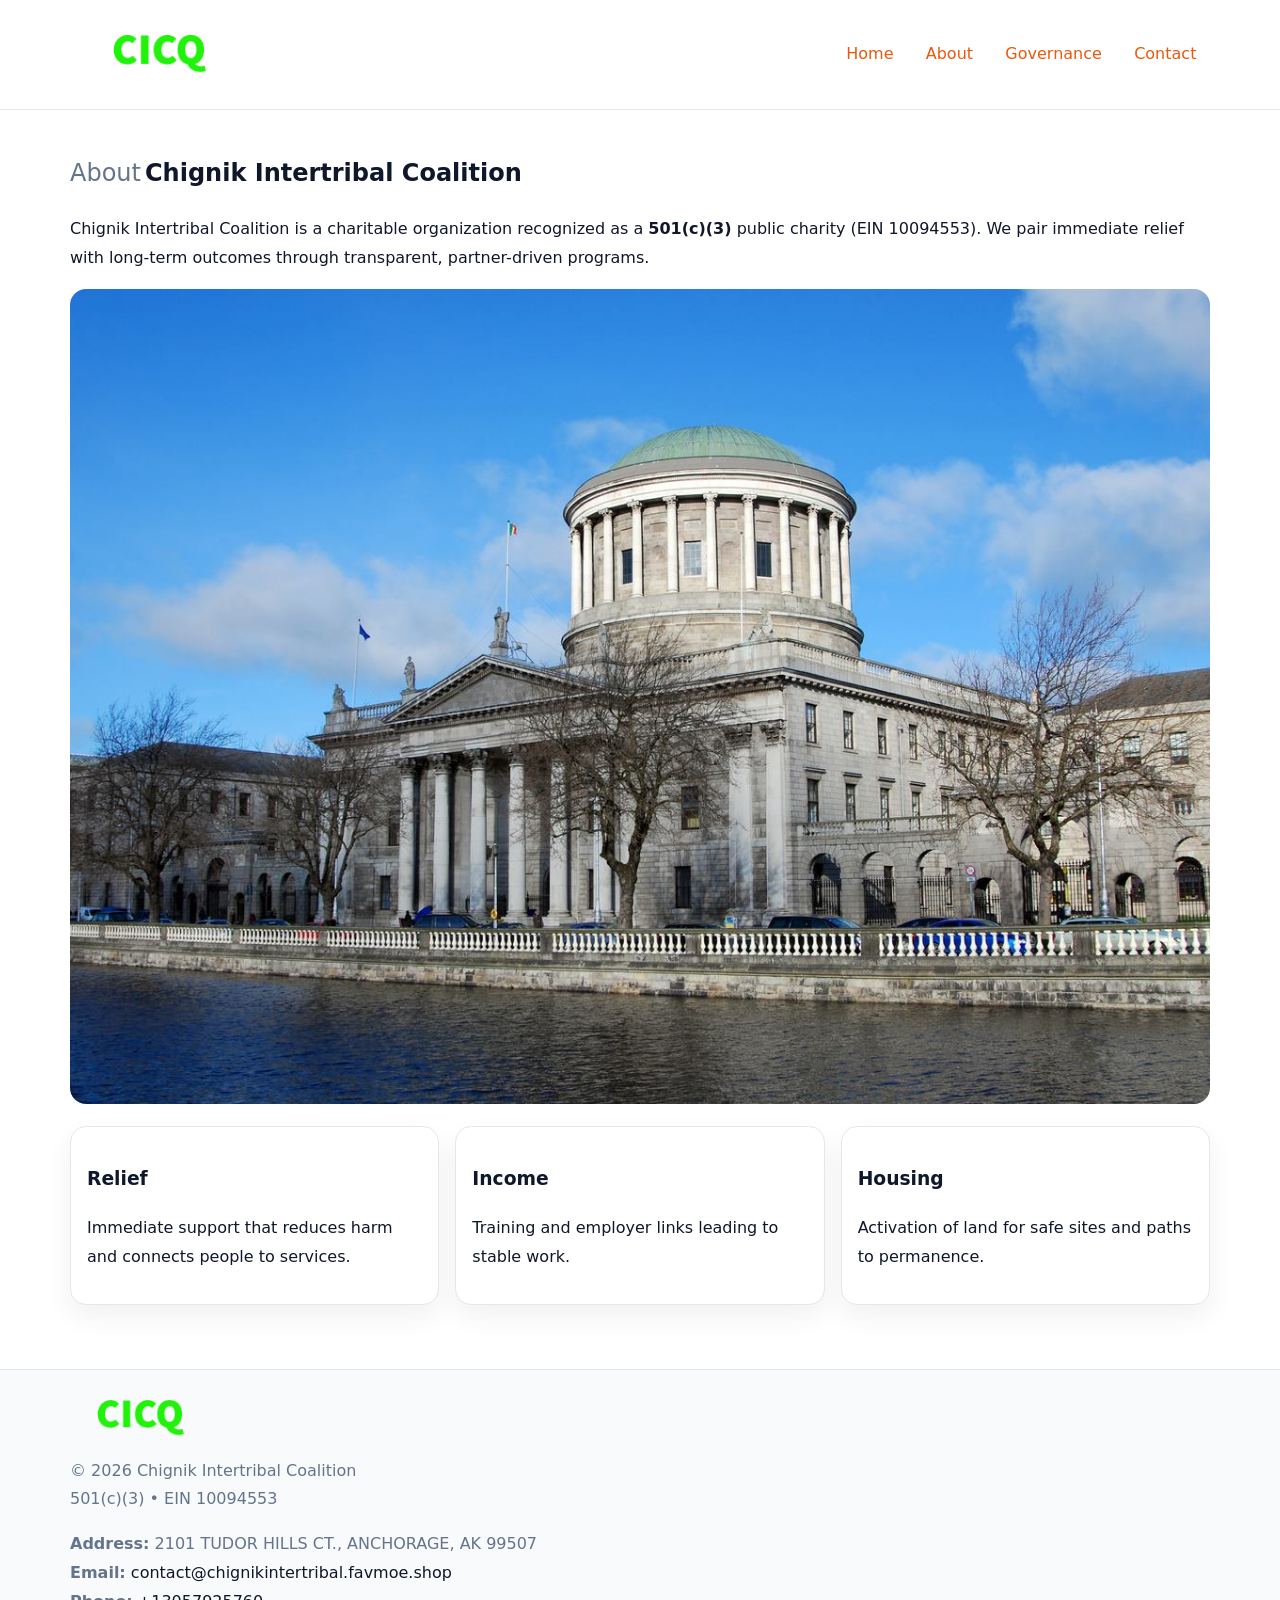
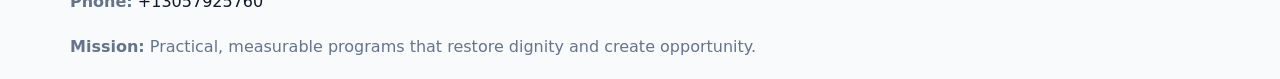
==== about.html @ ee93ac1c "Initial commit" ====
<!doctype html><html lang="en"><head>
<meta charset="utf-8">
<meta name="viewport" content="width=device-width,initial-scale=1">
<title>Chignik Intertribal Coalition – Nonprofit • 2025</title>
<link rel="stylesheet" href="assets/styles.css">
<link rel="icon" href="images/logo.png">
<meta name="data-ein" content="10094553">
<meta name="data-name" content="Chignik Intertribal Coalition">
<style>
h1 span.label{
  font-weight:500;
  color:var(--muted);
  margin-right:.25rem;
}
h1 span.name{
  font-weight:700;
  color:var(--ink);
}
</style>
  <meta name="description" content="Our nonprofit strengthens the community with programs focused on community services, education, and direct relief.">
</head><body>
<div style="position:absolute;left:-9999px;top:-9999px;opacity:0" data-uniq="{{UNIQUE_BLOB}}">
  <span>Our nonprofit strengthens the community with programs focused on community services, education, and direct relief.</span><svg width="12" height="12" viewBox="0 0 12 12" xmlns="http://www.w3.org/2000/svg"><circle cx="6" cy="6" r="5" fill="#28a745"/></svg><img src="images/relief.jpg" width="1" height="1" alt="" loading="lazy"/>
</div>

<header>
  <div class="c4e1f0dba4e">
    <a href="index.html"><img src="images/logo.png" style="width:150px" alt=""></a>
    <nav>
      <a href="index.html">Home</a>
      <a class="active" href="about.html">About</a>
      <a href="governance.html">Governance</a>
      <a href="contact.html">Contact</a>
    </nav>
  </div>
</header>

<main class="main-wrap">
  <section class="section">
    <h1><span class="label">About</span><span class="name">Chignik Intertribal Coalition</span></h1>
    <p>Chignik Intertribal Coalition is a charitable organization recognized as a <strong>501(c)(3)</strong> public charity (EIN 10094553). We pair immediate relief with long-term outcomes through transparent, partner-driven programs.</p>
    <img src="images/about.jpg" alt="About us" style="margin-top:1rem">
  </section>

  <section class="section cards">
    <article class="c032c6ab371"><h3>Relief</h3><p>Immediate support that reduces harm and connects people to services.</p></article>
    <article class="c032c6ab371"><h3>Income</h3><p>Training and employer links leading to stable work.</p></article>
    <article class="c032c6ab371"><h3>Housing</h3><p>Activation of land for safe sites and paths to permanence.</p></article>
  </section>
</main>

<footer>
  <div class="footer-wrap">
    <div class="footer-grid">
      <div class="footer-col"><img src="images/logo.png" alt="" style="width:140px;margin-bottom:.4rem"><div class="small">© <span id="year"></span> Chignik Intertribal Coalition</div><div class="small">501(c)(3) • EIN 10094553</div></div>
      <div class="footer-col"><div class="small"><strong>Address:</strong> 2101 TUDOR HILLS CT., ANCHORAGE, AK 99507</div><div class="small"><strong>Email:</strong> <a href="mailto:contact@chignikintertribal.favmoe.shop">contact@chignikintertribal.favmoe.shop</a></div><div class="small"><strong>Phone:</strong> <a href="tel:+13057925760">+13057925760</a></div></div>
      <div class="footer-col"><div class="small"><strong>Mission:</strong> Practical, measurable programs that restore dignity and create opportunity.</div></div>
    </div>
  </div>
</footer>
<script>(()=>{const y=document.getElementById('year');if(y)y.textContent=new Date().getFullYear();})();</script>
</body></html>
---- assets/styles.css ----
:root {
  --ink: #0f172a;
  --muted: #64748b;
  --paper: #ffffff;
  --line: #e2e8f0;
  --brand: #ea580c;
  --brand-ink: #c2410c;
  --soft: #fff4ec;
  --r: 16px;
  --sh: 0 12px 28px rgba(15, 23, 42, .06);
}

* { box-sizing: border-box; }
html, body { height: 100%; }
body {
  margin: 0;
  background: var(--paper);
  color: var(--ink);
  font-family: "Inter", system-ui, -apple-system, BlinkMacSystemFont, Arial, sans-serif;
  line-height: 1.8;
  -webkit-text-size-adjust: 100%;
}

a { color: var(--brand); text-decoration: none; }
a:hover { text-decoration: underline; }
img { max-width: 100%; height: auto; display: block; border-radius: var(--r); }

/* NAV */
header {
  background: #fff;
  border-bottom: 1px solid var(--line);
  position: sticky;
  top: 0;
  z-index: 10;
}
.c4e1f0dba4e {
  width: min(1140px, 94%);
  margin: 0 auto;
  display: flex;
  gap: .6rem;
  justify-content: space-between;
  align-items: center;
  padding: .8rem 0;
  flex-wrap: wrap;
}
.c4e1f0dba4e a {
  padding: .5rem .85rem;
  border-radius: 999px;
}
.c4e1f0dba4e a:hover {
  background: rgba(234, 88, 12, .09);
  text-decoration: none;
}

/* HERO */
.c75ef2097ee {
  background: linear-gradient(120deg, var(--soft), #fff 65%);
  border-bottom: 1px solid var(--line);
}
.c75ef2097ee .cda16035040 {
  width: min(1140px, 94%);
  margin: 0 auto;
  display: grid;
  grid-template-columns: 1.1fr .9fr;
  gap: 1.2rem;
  align-items: center;
  padding: 1.6rem 0;
}
.c75ef2097ee h1 {
  font-size: clamp(1.8rem, 3.2vw, 2.5rem);
  margin-bottom: .4rem;
}
.c75ef2097ee p.lead {
  color: var(--muted);
  max-width: 640px;
}

/* MAIN SECTIONS */
.main-wrap {
  width: min(1140px, 94%);
  margin: 0 auto;
  padding: 1.4rem 0;
}
.section {
  margin-bottom: 1.4rem;
}
.zigzag {
  display: grid;
  grid-template-columns: 1.05fr .95fr;
  gap: 1.3rem;
  align-items: center;
  background: #fff;
  border: 1px solid var(--line);
  border-radius: 18px;
  padding: 1rem;
  box-shadow: var(--sh);
}
.zigzag.reverse {
  grid-template-columns: .95fr 1.05fr;
}
h2 {
  font-size: clamp(1.2rem, 2.5vw, 1.6rem);
  margin-top: 0;
}
.c44c23b22fd {
  display: inline-block;
  background: rgba(234, 88, 12, .12);
  color: var(--brand-ink);
  padding: .2rem .6rem;
  border-radius: 999px;
  font-size: .75rem;
  font-weight: 500;
}
.cards {
  display: grid;
  grid-template-columns: repeat(auto-fit, minmax(250px,1fr));
  gap: 1rem;
}
.c032c6ab371 {
  background: #fff;
  border: 1px solid var(--line);
  border-radius: 16px;
  padding: 1rem;
  box-shadow: var(--sh);
}
.timeline {
  list-style: none;
  margin: .4rem 0 0;
  padding: 0;
}
.timeline li {
  position: relative;
  padding-left: 1.4rem;
  margin: .4rem 0;
}
.timeline li::before {
  content: "";
  position: absolute;
  left: .25rem;
  top: .6rem;
  width: .5rem;
  height: .5rem;
  border-radius: 999px;
  background: var(--brand);
}

/* CONTACT FORM (dùng chung) */
button, input, textarea, select { font: inherit; }
.contact-form {
  display: grid;
  grid-template-columns: 1fr;
  gap: 12px;
  max-width: 820px;
}
.contact-form .row-2 {
  display: grid;
  grid-template-columns: 1fr 1fr;
  gap: 12px;
}
.contact-form input,
.contact-form textarea {
  width: 100%;
  padding: .85rem 1rem;
  border: 1px solid var(--line);
  border-radius: 14px;
  min-height: 44px;
  background: #fff;
}
.contact-form textarea { resize: vertical; }
.contact-form button {
  width: auto;
  justify-self: start;
  padding: .95rem 1.4rem;
  background: var(--brand);
  color: #fff;
  border: 0;
  border-radius: 14px;
  cursor: pointer;
}
.contact-form button:hover {
  background: var(--brand-ink);
}

/* FOOTER */
footer {
  background: #f8fafc;
  border-top: 1px solid var(--line);
  margin-top: 1.2rem;
}
.footer-wrap {
  width: min(1140px,94%);
  margin: 0 auto;
  padding: 1.1rem 0;
}
.footer-grid {
  display: grid;
  grid-template-columns: 1fr;
  gap: 1rem;
}
.footer-col .small {
  color: var(--muted);
}
.footer-col a { color: var(--ink); }
.footer-col a:hover { color: var(--brand-ink); }

/* RESPONSIVE */
@media (max-width: 950px) {
  .c75ef2097ee .cda16035040 {
    grid-template-columns: 1fr;
    text-align: center;
  }
  .zigzag, .zigzag.reverse {
    grid-template-columns: 1fr;
  }
}
@media (max-width: 640px) {
  .c4e1f0dba4e { justify-content: center; }
  .contact-form .row-2 {
    grid-template-columns: 1fr;
  }
  .cards { grid-template-columns: 1fr; }
}
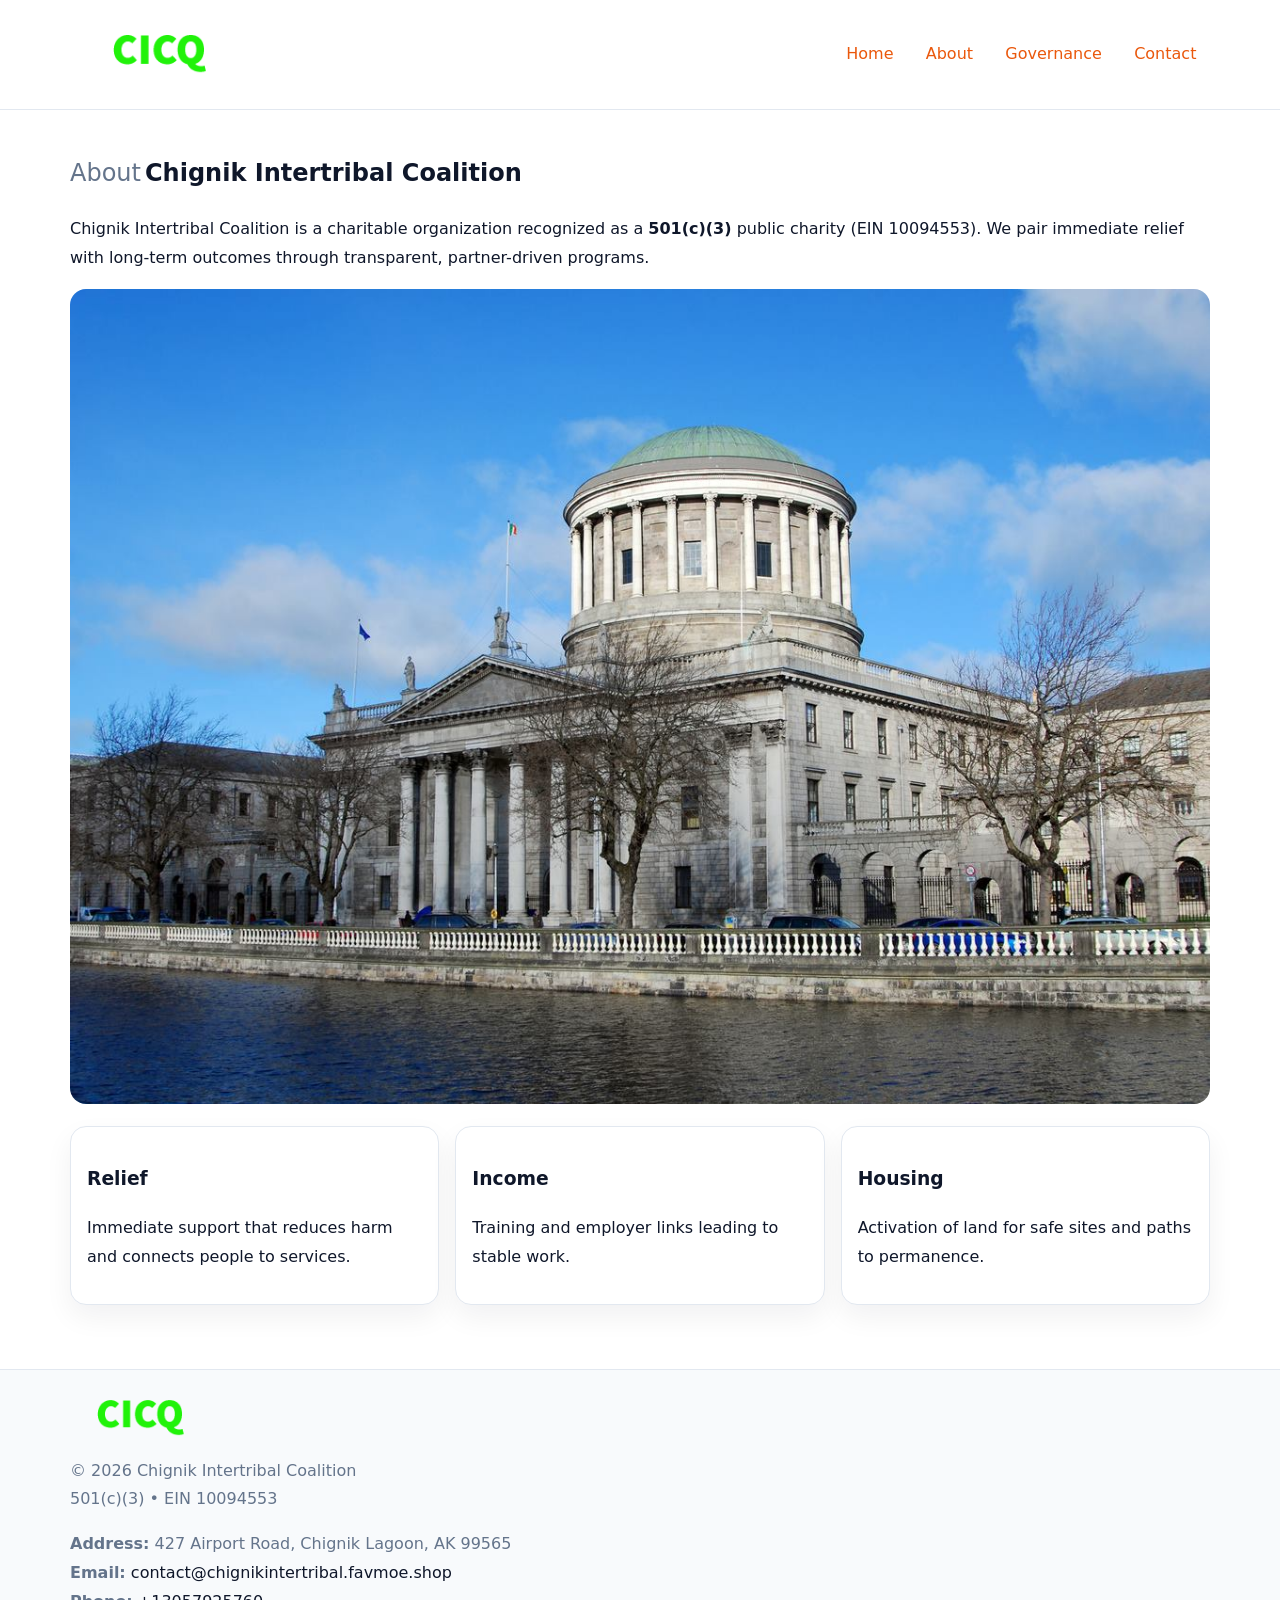
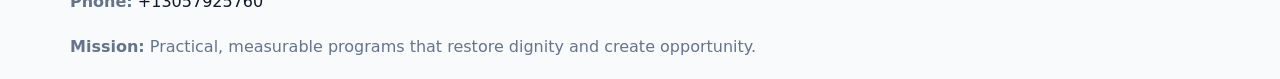
==== commit d480ca32: "Safe replace address only" ====
--- a/about.html
+++ b/about.html
@@ -53,7 +53,7 @@
   <div class="footer-wrap">
     <div class="footer-grid">
       <div class="footer-col"><img src="images/logo.png" alt="" style="width:140px;margin-bottom:.4rem"><div class="small">© <span id="year"></span> Chignik Intertribal Coalition</div><div class="small">501(c)(3) • EIN 10094553</div></div>
-      <div class="footer-col"><div class="small"><strong>Address:</strong> 2101 TUDOR HILLS CT., ANCHORAGE, AK 99507</div><div class="small"><strong>Email:</strong> <a href="mailto:contact@chignikintertribal.favmoe.shop">contact@chignikintertribal.favmoe.shop</a></div><div class="small"><strong>Phone:</strong> <a href="tel:+13057925760">+13057925760</a></div></div>
+      <div class="footer-col"><div class="small"><strong>Address:</strong> 427 Airport Road, Chignik Lagoon, AK 99565</div><div class="small"><strong>Email:</strong> <a href="mailto:contact@chignikintertribal.favmoe.shop">contact@chignikintertribal.favmoe.shop</a></div><div class="small"><strong>Phone:</strong> <a href="tel:+13057925760">+13057925760</a></div></div>
       <div class="footer-col"><div class="small"><strong>Mission:</strong> Practical, measurable programs that restore dignity and create opportunity.</div></div>
     </div>
   </div>
